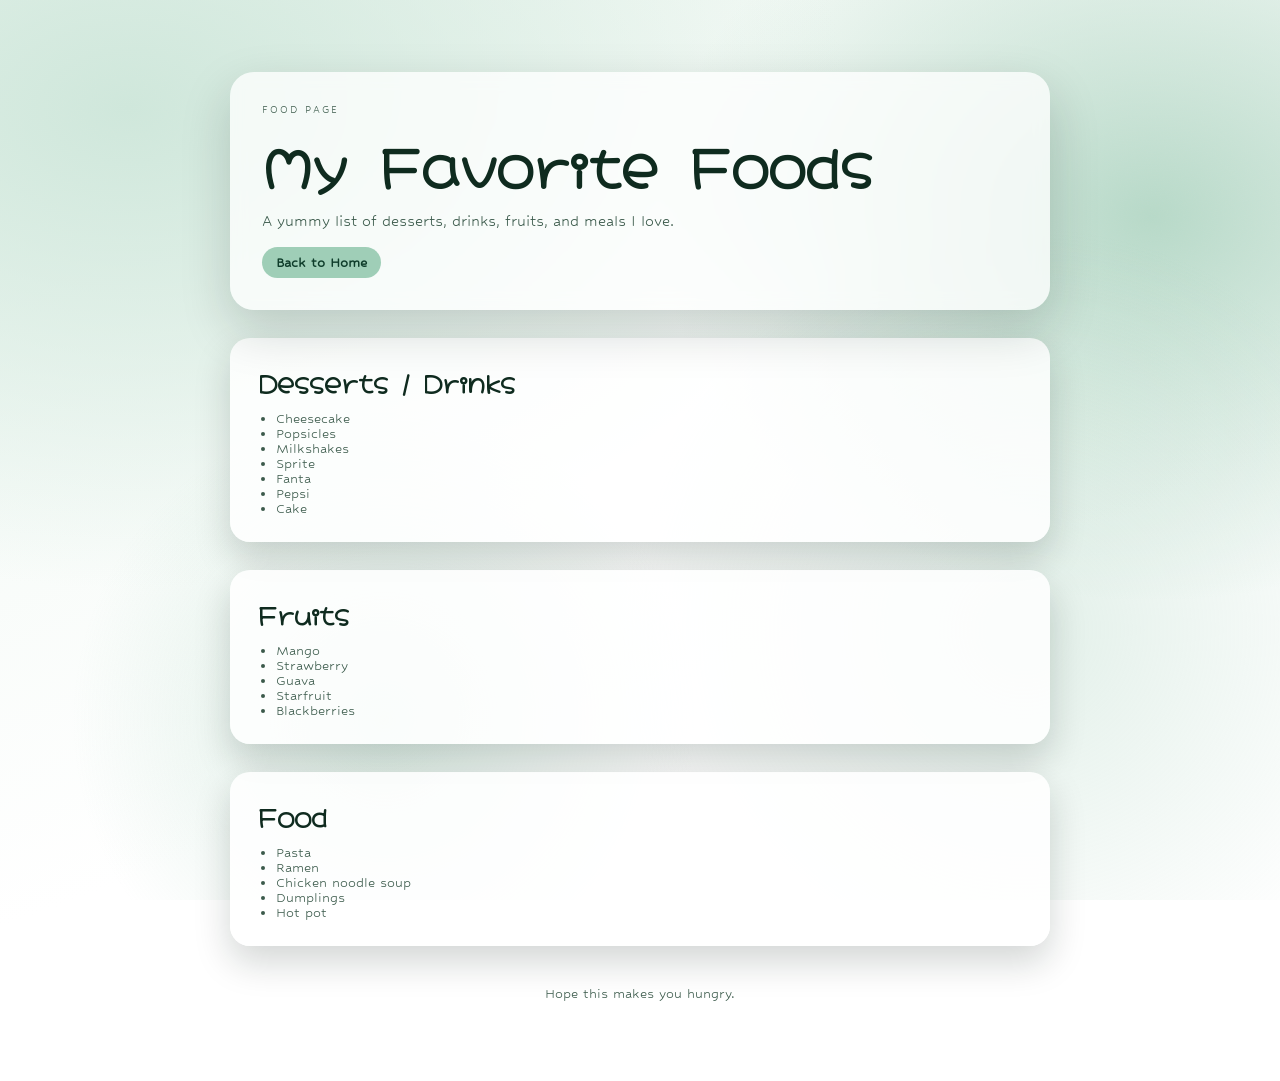
==== food.html @ 24f08c90 "added new pages added a favorite food page and a favorite places page." ====
﻿<!doctype html>
<html lang="en">
<head>
  <meta charset="utf-8" />
  <meta name="viewport" content="width=device-width, initial-scale=1" />
  <title>Amy Li — Favorite Foods</title>
  <link rel="stylesheet" href="styles.css" />
</head>
<body>
  <div class="glow"></div>
  <div class="noise"></div>

  <main class="page">
    <header class="hero">
      <p class="eyebrow">Food Page</p>
      <h1>My Favorite Foods</h1>
      <p class="lede">
        A yummy list of desserts, drinks, fruits, and meals I love.
      </p>
      <a class="back-link" href="index.html">Back to Home</a>
    </header>

    <section class="card">
      <h2>Desserts / Drinks</h2>
      <ul class="list">
        <li>Cheesecake</li>
        <li>Popsicles</li>
        <li>Milkshakes</li>
        <li>Sprite</li>
        <li>Fanta</li>
        <li>Pepsi</li>
        <li>Cake</li>
      </ul>
    </section>

    <section class="card">
      <h2>Fruits</h2>
      <ul class="list">
        <li>Mango</li>
        <li>Strawberry</li>
        <li>Guava</li>
        <li>Starfruit</li>
        <li>Blackberries</li>
      </ul>
    </section>

    <section class="card">
      <h2>Food</h2>
      <ul class="list">
        <li>Pasta</li>
        <li>Ramen</li>
        <li>Chicken noodle soup</li>
        <li>Dumplings</li>
        <li>Hot pot</li>
      </ul>
    </section>

    <footer class="footer">
      <p>Hope this makes you hungry.</p>
    </footer>
  </main>
</body>
</html>
---- styles.css ----
﻿@import url('https://fonts.googleapis.com/css2?family=Hubballi&family=Hachi+Maru+Pop&display=swap');

:root {
  --ink: #0f2b1f;
  --muted: #3b5a4b;
  --sea-foam: #eef7f1;
  --lagoon: #b7d9c8;
  --deep: #0f3d2b;
  --wave: #9fceb7;
  --shadow: rgba(10, 30, 20, 0.18);
}

* {
  box-sizing: border-box;
}

body {
  margin: 0;
  font-family: "Hubballi", system-ui, sans-serif;
  color: var(--ink);
  background: radial-gradient(1200px 800px at 10% 10%, #cfe7db, transparent 60%),
              radial-gradient(900px 700px at 90% 20%, #b7d9c8, transparent 55%),
              linear-gradient(160deg, var(--sea-foam), #ffffff 60%);
  min-height: 100vh;
}

.page {
  position: relative;
  max-width: 860px;
  margin: 0 auto;
  padding: 72px 20px 64px;
  z-index: 2;
}

.hero {
  padding: 32px;
  border-radius: 24px;
  background: rgba(255, 255, 255, 0.75);
  box-shadow: 0 20px 50px var(--shadow);
  backdrop-filter: blur(8px);
  animation: rise 700ms ease-out;
}

.eyebrow {
  text-transform: uppercase;
  letter-spacing: 0.18em;
  font-size: 12px;
  color: var(--muted);
  margin: 0 0 10px;
}

h1 {
  margin: 0 0 12px;
  font-family: "Hachi Maru Pop", "Hubballi", cursive;
  font-size: clamp(32px, 5vw, 52px);
}

.lede {
  margin: 0 0 18px;
  font-size: 18px;
  color: var(--muted);
}

.chips {
  display: flex;
  flex-wrap: wrap;
  gap: 10px;
}

.chip {
  padding: 8px 14px;
  border-radius: 999px;
  background: var(--wave);
  font-size: 14px;
  font-weight: 600;
}

.card {
  margin-top: 28px;
  padding: 26px 28px;
  border-radius: 20px;
  background: rgba(255, 255, 255, 0.85);
  box-shadow: 0 16px 36px var(--shadow);
  animation: fadeIn 700ms ease-out;
}

h2 {
  font-family: "Hachi Maru Pop", "Hubballi", cursive;
  margin-top: 0;
  margin-bottom: 12px;
}

h3 {
  margin: 0 0 6px;
  font-family: "Hachi Maru Pop", "Hubballi", cursive;
}

.list {
  margin: 0;
  padding-left: 18px;
  color: var(--muted);
}

.interest-grid {
  display: grid;
  gap: 14px;
}

.interest {
  display: grid;
  grid-template-columns: 84px 1fr;
  gap: 16px;
  align-items: center;
  padding: 12px 14px;
  border-radius: 16px;
  background: #f6fbf8;
  border: 1px solid rgba(8, 24, 40, 0.08);
}

.interest img {
  width: 84px;
  height: 84px;
}

.interest-link {
  text-decoration: none;
  color: inherit;
  transition: transform 160ms ease, box-shadow 160ms ease;
}

.interest-link:hover,
.interest-link:focus-visible {
  transform: translateY(-2px);
  box-shadow: 0 12px 26px var(--shadow);
}

.back-link {
  display: inline-flex;
  align-items: center;
  gap: 8px;
  padding: 8px 14px;
  border-radius: 999px;
  background: var(--wave);
  color: var(--deep);
  font-weight: 600;
  text-decoration: none;
  width: fit-content;
}

.back-link:hover,
.back-link:focus-visible {
  filter: brightness(0.95);
}

.pet-grid {
  display: grid;
  grid-template-columns: repeat(auto-fit, minmax(220px, 1fr));
  gap: 16px;
  margin-top: 16px;
}

.pet {
  padding: 14px 16px;
  border-radius: 14px;
  background: #f3faf6;
  border: 1px solid rgba(0, 0, 0, 0.06);
}

.cat-photo {
  margin: 18px 0 0;
  display: grid;
  gap: 8px;
}

.cat-photo img {
  width: 100%;
  max-height: 320px;
  object-fit: cover;
  border-radius: 16px;
  border: 1px solid rgba(8, 24, 40, 0.12);
  box-shadow: 0 16px 30px var(--shadow);
}

.cat-photo figcaption {
  font-size: 14px;
  color: var(--muted);
}

.footer {
  margin-top: 40px;
  text-align: center;
  color: var(--muted);
}

.glow {
  position: fixed;
  inset: 0;
  background: radial-gradient(520px 520px at 30% 80%, rgba(159, 206, 183, 0.35), transparent 60%),
              radial-gradient(620px 620px at 80% 70%, rgba(183, 217, 200, 0.4), transparent 65%);
  z-index: 0;
  pointer-events: none;
}

.noise {
  position: fixed;
  inset: 0;
  background-image: url('data:image/svg+xml;utf8,<svg xmlns="http://www.w3.org/2000/svg" width="120" height="120" viewBox="0 0 120 120"><filter id="n"><feTurbulence type="fractalNoise" baseFrequency="0.8" numOctaves="3" stitchTiles="stitch"/></filter><rect width="120" height="120" filter="url(%23n)" opacity="0.06"/></svg>');
  mix-blend-mode: soft-light;
  pointer-events: none;
  z-index: 1;
}

@keyframes rise {
  from {
    opacity: 0;
    transform: translateY(18px);
  }
  to {
    opacity: 1;
    transform: translateY(0);
  }
}

@keyframes fadeIn {
  from {
    opacity: 0;
    transform: translateY(10px);
  }
  to {
    opacity: 1;
    transform: translateY(0);
  }
}

@media (max-width: 640px) {
  .page {
    padding-top: 48px;
  }

  .hero,
  .card {
    padding: 22px;
  }
}
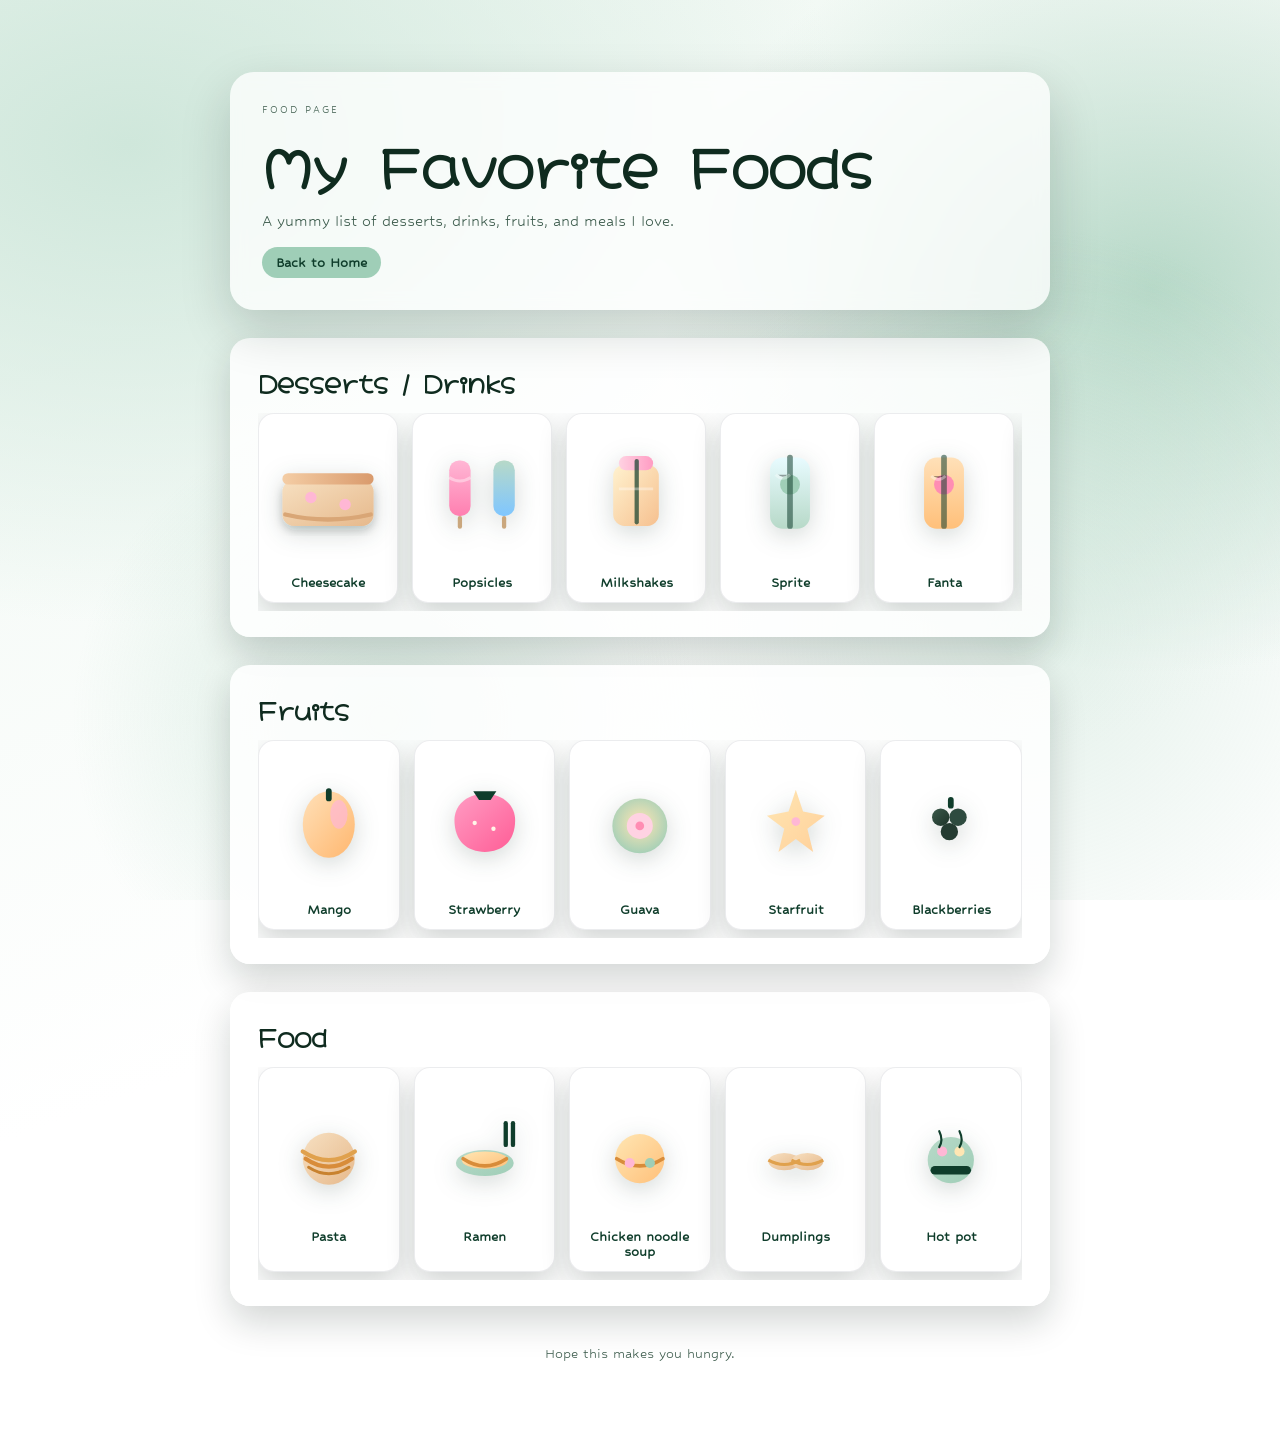
==== commit 4789338c: "changed food page" ====
--- a/food.html
+++ b/food.html
@@ -22,37 +22,300 @@
 
     <section class="card">
       <h2>Desserts / Drinks</h2>
-      <ul class="list">
-        <li>Cheesecake</li>
-        <li>Popsicles</li>
-        <li>Milkshakes</li>
-        <li>Sprite</li>
-        <li>Fanta</li>
-        <li>Pepsi</li>
-        <li>Cake</li>
-      </ul>
+      <div class="carousel" aria-label="Desserts and drinks carousel">
+        <div class="carousel-item">
+          <svg viewBox="0 0 160 140" role="img" aria-label="Cheesecake">
+            <defs>
+              <linearGradient id="cakeBase" x1="0" y1="0" x2="1" y2="1">
+                <stop offset="0" stop-color="#f7e0c1" />
+                <stop offset="1" stop-color="#e6b98c" />
+              </linearGradient>
+              <linearGradient id="cakeTop" x1="0" y1="0" x2="1" y2="0">
+                <stop offset="0" stop-color="#f4cda5" />
+                <stop offset="1" stop-color="#d99a6c" />
+              </linearGradient>
+              <filter id="softShadow" x="-20%" y="-20%" width="140%" height="140%">
+                <feDropShadow dx="0" dy="6" stdDeviation="6" flood-color="#0f2b1f" flood-opacity="0.18" />
+              </filter>
+            </defs>
+            <rect x="16" y="48" width="128" height="64" rx="16" fill="url(#cakeBase)" filter="url(#softShadow)" />
+            <rect x="16" y="38" width="128" height="16" rx="8" fill="url(#cakeTop)" />
+            <circle cx="56" cy="72" r="8" fill="#ffb7d5" />
+            <circle cx="104" cy="82" r="8" fill="#ffb7d5" />
+            <path d="M20 96 q60 14 120 0" fill="none" stroke="#d9a676" stroke-width="6" stroke-linecap="round" />
+          </svg>
+          <p>Cheesecake</p>
+        </div>
+        <div class="carousel-item">
+          <svg viewBox="0 0 160 140" role="img" aria-label="Popsicles">
+            <defs>
+              <linearGradient id="popPink" x1="0" y1="0" x2="0" y2="1">
+                <stop offset="0" stop-color="#ffb7d5" />
+                <stop offset="1" stop-color="#ff7fb0" />
+              </linearGradient>
+              <linearGradient id="popBlue" x1="0" y1="0" x2="0" y2="1">
+                <stop offset="0" stop-color="#b7d9c8" />
+                <stop offset="1" stop-color="#7fc6ff" />
+              </linearGradient>
+            </defs>
+            <rect x="34" y="20" width="30" height="78" rx="14" fill="url(#popPink)" />
+            <rect x="96" y="20" width="30" height="78" rx="14" fill="url(#popBlue)" />
+            <rect x="46" y="98" width="6" height="18" rx="3" fill="#caa77d" />
+            <rect x="108" y="98" width="6" height="18" rx="3" fill="#caa77d" />
+            <path d="M34 44 q15 10 30 0" fill="none" stroke="#ffffff" stroke-width="4" opacity="0.4" />
+          </svg>
+          <p>Popsicles</p>
+        </div>
+        <div class="carousel-item">
+          <svg viewBox="0 0 160 140" role="img" aria-label="Milkshakes">
+            <defs>
+              <linearGradient id="shakeCup" x1="0" y1="0" x2="1" y2="1">
+                <stop offset="0" stop-color="#fff2cf" />
+                <stop offset="1" stop-color="#f6c08f" />
+              </linearGradient>
+              <linearGradient id="shakeTop" x1="0" y1="0" x2="1" y2="0">
+                <stop offset="0" stop-color="#ffd2e2" />
+                <stop offset="1" stop-color="#ff9cc3" />
+              </linearGradient>
+            </defs>
+            <rect x="48" y="26" width="64" height="86" rx="16" fill="url(#shakeCup)" />
+            <rect x="56" y="14" width="48" height="20" rx="10" fill="url(#shakeTop)" />
+            <rect x="78" y="18" width="6" height="92" rx="3" fill="#0f3d2b" opacity="0.7" />
+            <path d="M56 60 h48" stroke="#ffffff" stroke-width="4" opacity="0.35" />
+          </svg>
+          <p>Milkshakes</p>
+        </div>
+        <div class="carousel-item">
+          <svg viewBox="0 0 160 140" role="img" aria-label="Sprite">
+            <defs>
+              <linearGradient id="sodaGlass" x1="0" y1="0" x2="0" y2="1">
+                <stop offset="0" stop-color="#e8fbff" />
+                <stop offset="1" stop-color="#b7d9c8" />
+              </linearGradient>
+            </defs>
+            <rect x="52" y="16" width="56" height="100" rx="18" fill="url(#sodaGlass)" />
+            <circle cx="80" cy="54" r="14" fill="#9fceb7" />
+            <rect x="76" y="12" width="8" height="104" rx="4" fill="#0f3d2b" opacity="0.55" />
+            <path d="M60 40 q10 10 20 0" stroke="#ffffff" stroke-width="4" opacity="0.35" />
+          </svg>
+          <p>Sprite</p>
+        </div>
+        <div class="carousel-item">
+          <svg viewBox="0 0 160 140" role="img" aria-label="Fanta">
+            <defs>
+              <linearGradient id="fantaGlass" x1="0" y1="0" x2="0" y2="1">
+                <stop offset="0" stop-color="#ffe0b8" />
+                <stop offset="1" stop-color="#ffc07a" />
+              </linearGradient>
+            </defs>
+            <rect x="52" y="16" width="56" height="100" rx="18" fill="url(#fantaGlass)" />
+            <circle cx="80" cy="54" r="14" fill="#ff8db3" />
+            <rect x="76" y="12" width="8" height="104" rx="4" fill="#0f3d2b" opacity="0.55" />
+            <path d="M62 42 q10 10 20 0" stroke="#ffffff" stroke-width="4" opacity="0.35" />
+          </svg>
+          <p>Fanta</p>
+        </div>
+        <div class="carousel-item">
+          <svg viewBox="0 0 160 140" role="img" aria-label="Pepsi">
+            <defs>
+              <linearGradient id="pepsiGlass" x1="0" y1="0" x2="0" y2="1">
+                <stop offset="0" stop-color="#dff2e9" />
+                <stop offset="1" stop-color="#9fceb7" />
+              </linearGradient>
+            </defs>
+            <rect x="52" y="16" width="56" height="100" rx="18" fill="url(#pepsiGlass)" />
+            <circle cx="80" cy="54" r="14" fill="#7fc6ff" />
+            <rect x="76" y="12" width="8" height="104" rx="4" fill="#0f3d2b" opacity="0.55" />
+            <path d="M62 42 q10 10 20 0" stroke="#ffffff" stroke-width="4" opacity="0.35" />
+          </svg>
+          <p>Pepsi</p>
+        </div>
+        <div class="carousel-item">
+          <svg viewBox="0 0 160 140" role="img" aria-label="Cake">
+            <defs>
+              <linearGradient id="cakeBase2" x1="0" y1="0" x2="1" y2="1">
+                <stop offset="0" stop-color="#ffe6b3" />
+                <stop offset="1" stop-color="#e6b98c" />
+              </linearGradient>
+              <linearGradient id="cakeIcing" x1="0" y1="0" x2="1" y2="0">
+                <stop offset="0" stop-color="#ffd2e2" />
+                <stop offset="1" stop-color="#ff9cc3" />
+              </linearGradient>
+            </defs>
+            <rect x="24" y="52" width="112" height="56" rx="16" fill="url(#cakeBase2)" />
+            <rect x="24" y="44" width="112" height="16" rx="8" fill="url(#cakeIcing)" />
+            <circle cx="52" cy="72" r="8" fill="#9fceb7" />
+            <circle cx="108" cy="82" r="8" fill="#7fc6ff" />
+            <path d="M30 86 q50 16 100 0" fill="none" stroke="#d9a676" stroke-width="6" stroke-linecap="round" />
+          </svg>
+          <p>Cake</p>
+        </div>
+      </div>
     </section>
 
     <section class="card">
       <h2>Fruits</h2>
-      <ul class="list">
-        <li>Mango</li>
-        <li>Strawberry</li>
-        <li>Guava</li>
-        <li>Starfruit</li>
-        <li>Blackberries</li>
-      </ul>
+      <div class="carousel" aria-label="Fruits carousel">
+        <div class="carousel-item">
+          <svg viewBox="0 0 160 140" role="img" aria-label="Mango">
+            <defs>
+              <linearGradient id="mangoG" x1="0" y1="0" x2="1" y2="1">
+                <stop offset="0" stop-color="#ffe0b8" />
+                <stop offset="1" stop-color="#ffb76f" />
+              </linearGradient>
+            </defs>
+            <ellipse cx="80" cy="72" rx="36" ry="46" fill="url(#mangoG)" />
+            <ellipse cx="94" cy="58" rx="12" ry="20" fill="#ffb7d5" opacity="0.7" />
+            <rect x="76" y="22" width="8" height="18" rx="4" fill="#0f3d2b" />
+          </svg>
+          <p>Mango</p>
+        </div>
+        <div class="carousel-item">
+          <svg viewBox="0 0 160 140" role="img" aria-label="Strawberry">
+            <defs>
+              <linearGradient id="berryG" x1="0" y1="0" x2="1" y2="1">
+                <stop offset="0" stop-color="#ff9cc3" />
+                <stop offset="1" stop-color="#ff5d96" />
+              </linearGradient>
+            </defs>
+            <path d="M80 30 C52 30 38 48 38 66 C38 96 56 110 80 110 C104 110 122 96 122 66 C122 48 108 30 80 30 Z" fill="url(#berryG)" />
+            <circle cx="66" cy="70" r="3" fill="#fff6e8" />
+            <circle cx="92" cy="78" r="3" fill="#fff6e8" />
+            <path d="M64 26 h32 l-8 12 h-16 Z" fill="#0f3d2b" />
+          </svg>
+          <p>Strawberry</p>
+        </div>
+        <div class="carousel-item">
+          <svg viewBox="0 0 160 140" role="img" aria-label="Guava">
+            <defs>
+              <radialGradient id="guavaG" cx="50%" cy="45%" r="60%">
+                <stop offset="0" stop-color="#ffe6b3" />
+                <stop offset="1" stop-color="#9fceb7" />
+              </radialGradient>
+            </defs>
+            <circle cx="80" cy="74" r="38" fill="url(#guavaG)" />
+            <circle cx="80" cy="74" r="18" fill="#ffd2e2" />
+            <circle cx="80" cy="74" r="6" fill="#ff8db3" />
+          </svg>
+          <p>Guava</p>
+        </div>
+        <div class="carousel-item">
+          <svg viewBox="0 0 160 140" role="img" aria-label="Starfruit">
+            <defs>
+              <linearGradient id="starG" x1="0" y1="0" x2="1" y2="1">
+                <stop offset="0" stop-color="#ffe6b3" />
+                <stop offset="1" stop-color="#ffd09a" />
+              </linearGradient>
+            </defs>
+            <polygon points="80,24 90,54 120,60 96,78 104,110 80,92 56,110 64,78 40,60 70,54" fill="url(#starG)" />
+            <circle cx="80" cy="68" r="6" fill="#ffb7d5" />
+          </svg>
+          <p>Starfruit</p>
+        </div>
+        <div class="carousel-item">
+          <svg viewBox="0 0 160 140" role="img" aria-label="Blackberries">
+            <defs>
+              <linearGradient id="berryDark" x1="0" y1="0" x2="1" y2="1">
+                <stop offset="0" stop-color="#3b5a4b" />
+                <stop offset="1" stop-color="#1d3329" />
+              </linearGradient>
+            </defs>
+            <circle cx="66" cy="62" r="12" fill="url(#berryDark)" />
+            <circle cx="90" cy="62" r="12" fill="#2e4b3f" />
+            <circle cx="78" cy="82" r="12" fill="#243b31" />
+            <rect x="76" y="34" width="8" height="16" rx="4" fill="#0f3d2b" />
+          </svg>
+          <p>Blackberries</p>
+        </div>
+      </div>
     </section>
 
     <section class="card">
       <h2>Food</h2>
-      <ul class="list">
-        <li>Pasta</li>
-        <li>Ramen</li>
-        <li>Chicken noodle soup</li>
-        <li>Dumplings</li>
-        <li>Hot pot</li>
-      </ul>
+      <div class="carousel" aria-label="Food carousel">
+        <div class="carousel-item">
+          <svg viewBox="0 0 160 140" role="img" aria-label="Pasta">
+            <defs>
+              <linearGradient id="pastaBowl" x1="0" y1="0" x2="1" y2="1">
+                <stop offset="0" stop-color="#f7e0c1" />
+                <stop offset="1" stop-color="#e6b98c" />
+              </linearGradient>
+            </defs>
+            <circle cx="80" cy="82" r="36" fill="url(#pastaBowl)" />
+            <path d="M48 82 q32 22 64 0" fill="none" stroke="#d88c3a" stroke-width="6" stroke-linecap="round" />
+            <path d="M44 72 q36 24 72 0" fill="none" stroke="#e0a14d" stroke-width="6" stroke-linecap="round" />
+            <path d="M52 94 q28 18 56 0" fill="none" stroke="#c8822f" stroke-width="4" stroke-linecap="round" />
+          </svg>
+          <p>Pasta</p>
+        </div>
+        <div class="carousel-item">
+          <svg viewBox="0 0 160 140" role="img" aria-label="Ramen">
+            <defs>
+              <linearGradient id="ramenBowl" x1="0" y1="0" x2="1" y2="1">
+                <stop offset="0" stop-color="#b7d9c8" />
+                <stop offset="1" stop-color="#9fceb7" />
+              </linearGradient>
+              <linearGradient id="ramenSoup" x1="0" y1="0" x2="1" y2="1">
+                <stop offset="0" stop-color="#ffe6b3" />
+                <stop offset="1" stop-color="#ffc07a" />
+              </linearGradient>
+            </defs>
+            <ellipse cx="80" cy="88" rx="40" ry="18" fill="url(#ramenBowl)" />
+            <ellipse cx="80" cy="84" rx="32" ry="12" fill="url(#ramenSoup)" />
+            <path d="M50 82 q30 20 60 0" fill="none" stroke="#d88c3a" stroke-width="5" stroke-linecap="round" />
+            <rect x="106" y="30" width="6" height="36" rx="3" fill="#0f3d2b" />
+            <rect x="116" y="30" width="6" height="36" rx="3" fill="#0f3d2b" />
+          </svg>
+          <p>Ramen</p>
+        </div>
+        <div class="carousel-item">
+          <svg viewBox="0 0 160 140" role="img" aria-label="Chicken noodle soup">
+            <defs>
+              <linearGradient id="soupG" x1="0" y1="0" x2="1" y2="1">
+                <stop offset="0" stop-color="#ffe6b3" />
+                <stop offset="1" stop-color="#ffc07a" />
+              </linearGradient>
+            </defs>
+            <circle cx="80" cy="82" r="34" fill="url(#soupG)" />
+            <path d="M48 82 q32 20 64 0" fill="none" stroke="#d88c3a" stroke-width="5" stroke-linecap="round" />
+            <circle cx="66" cy="88" r="7" fill="#ffb7d5" />
+            <circle cx="94" cy="88" r="7" fill="#9fceb7" />
+          </svg>
+          <p>Chicken noodle soup</p>
+        </div>
+        <div class="carousel-item">
+          <svg viewBox="0 0 160 140" role="img" aria-label="Dumplings">
+            <defs>
+              <linearGradient id="dumpG" x1="0" y1="0" x2="1" y2="1">
+                <stop offset="0" stop-color="#f7e0c1" />
+                <stop offset="1" stop-color="#e6b98c" />
+              </linearGradient>
+            </defs>
+            <ellipse cx="64" cy="86" rx="22" ry="12" fill="url(#dumpG)" />
+            <ellipse cx="96" cy="86" rx="22" ry="12" fill="url(#dumpG)" />
+            <path d="M42 84 q22 12 44 0" fill="none" stroke="#e0a14d" stroke-width="4" />
+            <path d="M74 84 q22 12 44 0" fill="none" stroke="#e0a14d" stroke-width="4" />
+          </svg>
+          <p>Dumplings</p>
+        </div>
+        <div class="carousel-item">
+          <svg viewBox="0 0 160 140" role="img" aria-label="Hot pot">
+            <defs>
+              <linearGradient id="potG" x1="0" y1="0" x2="1" y2="1">
+                <stop offset="0" stop-color="#b7d9c8" />
+                <stop offset="1" stop-color="#9fceb7" />
+              </linearGradient>
+            </defs>
+            <circle cx="80" cy="84" r="32" fill="url(#potG)" />
+            <rect x="52" y="92" width="56" height="12" rx="6" fill="#0f3d2b" />
+            <circle cx="68" cy="72" r="7" fill="#ffb7d5" />
+            <circle cx="92" cy="72" r="7" fill="#ffe6b3" />
+            <path d="M64 44 q6 12 0 22" fill="none" stroke="#0f3d2b" stroke-width="3" stroke-linecap="round" />
+            <path d="M92 44 q6 12 0 22" fill="none" stroke="#0f3d2b" stroke-width="3" stroke-linecap="round" />
+          </svg>
+          <p>Hot pot</p>
+        </div>
+      </div>
     </section>
 
     <footer class="footer">
--- a/styles.css
+++ b/styles.css
@@ -101,6 +101,60 @@
   color: var(--muted);
 }
 
+.carousel {
+  margin-top: 14px;
+  display: grid;
+  grid-auto-flow: column;
+  grid-auto-columns: minmax(140px, 160px);
+  gap: 14px;
+  overflow-x: auto;
+  padding-bottom: 8px;
+  scroll-snap-type: x mandatory;
+}
+
+.carousel::-webkit-scrollbar {
+  height: 8px;
+}
+
+.carousel::-webkit-scrollbar-thumb {
+  background: rgba(15, 43, 31, 0.2);
+  border-radius: 999px;
+}
+
+.carousel-item {
+  scroll-snap-align: start;
+  background: #ffffff;
+  border: 1px solid rgba(8, 24, 40, 0.08);
+  border-radius: 16px;
+  padding: 12px;
+  text-align: center;
+  box-shadow: 0 12px 28px var(--shadow);
+}
+
+.carousel-item svg {
+  width: 100%;
+  height: 140px;
+  filter: drop-shadow(0 6px 12px rgba(15, 43, 31, 0.18));
+}
+
+.carousel-item p {
+  margin: 6px 0 0;
+  color: var(--deep);
+  font-weight: 600;
+}
+
+.game-link {
+  color: var(--deep);
+  font-weight: 600;
+  text-decoration: none;
+  border-bottom: 2px solid transparent;
+}
+
+.game-link:hover,
+.game-link:focus-visible {
+  border-bottom-color: var(--deep);
+}
+
 .interest-grid {
   display: grid;
   gap: 14px;
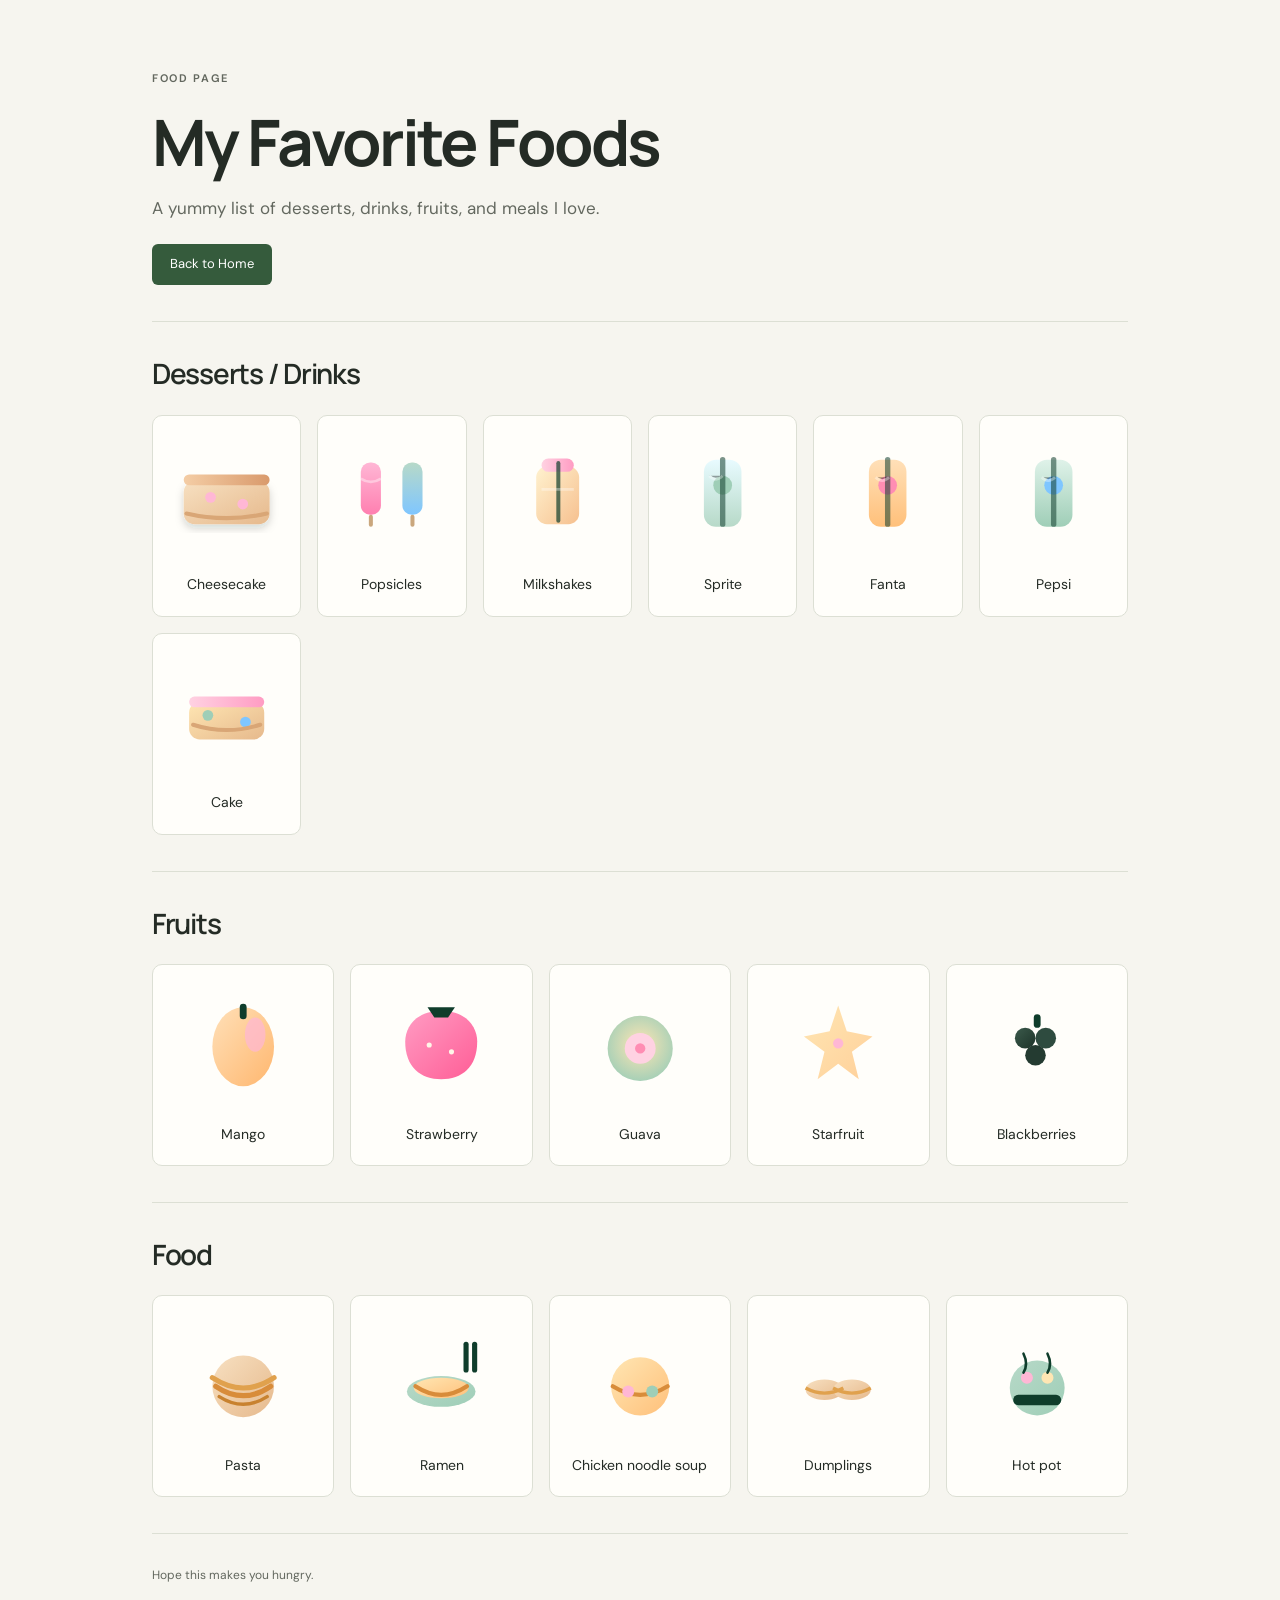
==== commit 6ac7aef9: "Refresh cached styles after portfolio redesign" ====
--- a/food.html
+++ b/food.html
@@ -4,7 +4,7 @@
   <meta charset="utf-8" />
   <meta name="viewport" content="width=device-width, initial-scale=1" />
   <title>Amy Li — Favorite Foods</title>
-  <link rel="stylesheet" href="styles.css" />
+  <link rel="stylesheet" href="styles.css?v=portfolio-022921e" />
 </head>
 <body>
   <div class="glow"></div>
--- a/styles.css
+++ b/styles.css
@@ -1,299 +1,99 @@
-﻿@import url('https://fonts.googleapis.com/css2?family=Hubballi&family=Hachi+Maru+Pop&display=swap');
+@import url('https://fonts.googleapis.com/css2?family=DM+Sans:wght@400;450;500;550;600;650;700&family=Manrope:wght@400;500;600;650;700;750;800&display=swap');
 
-:root {
-  --ink: #0f2b1f;
-  --muted: #3b5a4b;
-  --sea-foam: #eef7f1;
-  --lagoon: #b7d9c8;
-  --deep: #0f3d2b;
-  --wave: #9fceb7;
-  --shadow: rgba(10, 30, 20, 0.18);
-}
-
-* {
-  box-sizing: border-box;
-}
-
-body {
-  margin: 0;
-  font-family: "Hubballi", system-ui, sans-serif;
-  color: var(--ink);
-  background: radial-gradient(1200px 800px at 10% 10%, #cfe7db, transparent 60%),
-              radial-gradient(900px 700px at 90% 20%, #b7d9c8, transparent 55%),
-              linear-gradient(160deg, var(--sea-foam), #ffffff 60%);
-  min-height: 100vh;
-}
-
-.page {
-  position: relative;
-  max-width: 860px;
-  margin: 0 auto;
-  padding: 72px 20px 64px;
-  z-index: 2;
-}
-
-.hero {
-  padding: 32px;
-  border-radius: 24px;
-  background: rgba(255, 255, 255, 0.75);
-  box-shadow: 0 20px 50px var(--shadow);
-  backdrop-filter: blur(8px);
-  animation: rise 700ms ease-out;
-}
-
-.eyebrow {
-  text-transform: uppercase;
-  letter-spacing: 0.18em;
-  font-size: 12px;
-  color: var(--muted);
-  margin: 0 0 10px;
-}
-
-h1 {
-  margin: 0 0 12px;
-  font-family: "Hachi Maru Pop", "Hubballi", cursive;
-  font-size: clamp(32px, 5vw, 52px);
-}
-
-.lede {
-  margin: 0 0 18px;
-  font-size: 18px;
-  color: var(--muted);
-}
-
-.chips {
-  display: flex;
-  flex-wrap: wrap;
-  gap: 10px;
-}
-
-.chip {
-  padding: 8px 14px;
-  border-radius: 999px;
-  background: var(--wave);
-  font-size: 14px;
-  font-weight: 600;
-}
-
-.card {
-  margin-top: 28px;
-  padding: 26px 28px;
-  border-radius: 20px;
-  background: rgba(255, 255, 255, 0.85);
-  box-shadow: 0 16px 36px var(--shadow);
-  animation: fadeIn 700ms ease-out;
-}
-
-h2 {
-  font-family: "Hachi Maru Pop", "Hubballi", cursive;
-  margin-top: 0;
-  margin-bottom: 12px;
-}
-
-h3 {
-  margin: 0 0 6px;
-  font-family: "Hachi Maru Pop", "Hubballi", cursive;
-}
-
-.list {
-  margin: 0;
-  padding-left: 18px;
-  color: var(--muted);
-}
-
-.carousel {
-  margin-top: 14px;
-  display: grid;
-  grid-auto-flow: column;
-  grid-auto-columns: minmax(140px, 160px);
-  gap: 14px;
-  overflow-x: auto;
-  padding-bottom: 8px;
-  scroll-snap-type: x mandatory;
-}
-
-.carousel::-webkit-scrollbar {
-  height: 8px;
-}
-
-.carousel::-webkit-scrollbar-thumb {
-  background: rgba(15, 43, 31, 0.2);
-  border-radius: 999px;
-}
-
-.carousel-item {
-  scroll-snap-align: start;
-  background: #ffffff;
-  border: 1px solid rgba(8, 24, 40, 0.08);
-  border-radius: 16px;
-  padding: 12px;
-  text-align: center;
-  box-shadow: 0 12px 28px var(--shadow);
-}
-
-.carousel-item svg {
-  width: 100%;
-  height: 140px;
-  filter: drop-shadow(0 6px 12px rgba(15, 43, 31, 0.18));
-}
-
-.carousel-item p {
-  margin: 6px 0 0;
-  color: var(--deep);
-  font-weight: 600;
-}
-
-.game-link {
-  color: var(--deep);
-  font-weight: 600;
-  text-decoration: none;
-  border-bottom: 2px solid transparent;
-}
-
-.game-link:hover,
-.game-link:focus-visible {
-  border-bottom-color: var(--deep);
-}
-
-.interest-grid {
-  display: grid;
-  gap: 14px;
-}
-
-.interest {
-  display: grid;
-  grid-template-columns: 84px 1fr;
-  gap: 16px;
-  align-items: center;
-  padding: 12px 14px;
-  border-radius: 16px;
-  background: #f6fbf8;
-  border: 1px solid rgba(8, 24, 40, 0.08);
-}
-
-.interest img {
-  width: 84px;
-  height: 84px;
-}
-
-.interest-link {
-  text-decoration: none;
-  color: inherit;
-  transition: transform 160ms ease, box-shadow 160ms ease;
-}
-
-.interest-link:hover,
-.interest-link:focus-visible {
-  transform: translateY(-2px);
-  box-shadow: 0 12px 26px var(--shadow);
-}
-
-.back-link {
-  display: inline-flex;
-  align-items: center;
-  gap: 8px;
-  padding: 8px 14px;
-  border-radius: 999px;
-  background: var(--wave);
-  color: var(--deep);
-  font-weight: 600;
-  text-decoration: none;
-  width: fit-content;
-}
-
-.back-link:hover,
-.back-link:focus-visible {
-  filter: brightness(0.95);
-}
-
-.pet-grid {
-  display: grid;
-  grid-template-columns: repeat(auto-fit, minmax(220px, 1fr));
-  gap: 16px;
-  margin-top: 16px;
-}
-
-.pet {
-  padding: 14px 16px;
-  border-radius: 14px;
-  background: #f3faf6;
-  border: 1px solid rgba(0, 0, 0, 0.06);
-}
-
-.cat-photo {
-  margin: 18px 0 0;
-  display: grid;
-  gap: 8px;
-}
-
-.cat-photo img {
-  width: 100%;
-  max-height: 320px;
-  object-fit: cover;
-  border-radius: 16px;
-  border: 1px solid rgba(8, 24, 40, 0.12);
-  box-shadow: 0 16px 30px var(--shadow);
-}
-
-.cat-photo figcaption {
-  font-size: 14px;
-  color: var(--muted);
-}
-
-.footer {
-  margin-top: 40px;
-  text-align: center;
-  color: var(--muted);
-}
-
-.glow {
-  position: fixed;
-  inset: 0;
-  background: radial-gradient(520px 520px at 30% 80%, rgba(159, 206, 183, 0.35), transparent 60%),
-              radial-gradient(620px 620px at 80% 70%, rgba(183, 217, 200, 0.4), transparent 65%);
-  z-index: 0;
-  pointer-events: none;
-}
-
-.noise {
-  position: fixed;
-  inset: 0;
-  background-image: url('data:image/svg+xml;utf8,<svg xmlns="http://www.w3.org/2000/svg" width="120" height="120" viewBox="0 0 120 120"><filter id="n"><feTurbulence type="fractalNoise" baseFrequency="0.8" numOctaves="3" stitchTiles="stitch"/></filter><rect width="120" height="120" filter="url(%23n)" opacity="0.06"/></svg>');
-  mix-blend-mode: soft-light;
-  pointer-events: none;
-  z-index: 1;
-}
-
-@keyframes rise {
-  from {
-    opacity: 0;
-    transform: translateY(18px);
-  }
-  to {
-    opacity: 1;
-    transform: translateY(0);
-  }
-}
-
-@keyframes fadeIn {
-  from {
-    opacity: 0;
-    transform: translateY(10px);
-  }
-  to {
-    opacity: 1;
-    transform: translateY(0);
-  }
-}
-
-@media (max-width: 640px) {
-  .page {
-    padding-top: 48px;
-  }
-
-  .hero,
-  .card {
-    padding: 22px;
-  }
-}
-
+:root{--paper:#f6f5ef;--ink:#242b25;--muted:#63685f;--green:#355b3c;--line:#dcdfd4;--lime:#d9ec9a;--white:#fffefa}
+*{box-sizing:border-box}
+html{scroll-behavior:smooth;scroll-padding-top:32px}
+body{margin:0;background:var(--paper);color:var(--ink);font-family:'DM Sans',sans-serif;font-size:16px;line-height:1.6;-webkit-font-smoothing:antialiased}
+a{color:inherit;text-decoration:none}
+button,a,summary{-webkit-tap-highlight-color:transparent}
+a:focus-visible,summary:focus-visible{outline:3px solid var(--green);outline-offset:6px;border-radius:3px}
+::selection{background:var(--lime);color:var(--ink)}
+h1,h2,h3,p{margin:0}
+h1,h2,h3{font-family:'Manrope',sans-serif;line-height:1.12;letter-spacing:-.045em}
+h2{font-size:clamp(30px,3.3vw,43px);font-weight:600}
+h3{font-size:24px;font-weight:650}
+em{font-style:normal;color:var(--green)}
+.skip-link{position:fixed;left:20px;top:-100px;background:var(--ink);color:white;padding:12px 20px;z-index:10}
+.skip-link:focus{top:12px}
+.navigation,.portfolio-main{width:min(1120px,calc(100% - 96px));margin-inline:auto}
+.navigation{height:108px;display:flex;align-items:center;justify-content:space-between;border-bottom:1px solid var(--line)}
+.wordmark{font-family:'Manrope',sans-serif;font-size:30px;font-weight:800;letter-spacing:-1.7px;line-height:1.1}
+.wordmark span,.section-heading h2 span{color:var(--green)}
+.nav-links{display:flex;gap:34px;align-items:center;font-size:14px;font-weight:550}
+.nav-links a:hover,.text-link:hover{color:var(--green);text-decoration:underline;text-underline-offset:6px}
+.intro{padding-top:52px}
+.intro-top{display:flex;align-items:center;justify-content:space-between;margin-bottom:34px}
+.eyebrow{font-size:11px;font-weight:650;letter-spacing:.15em;text-transform:uppercase;color:var(--muted)}
+.availability{display:inline-flex;align-items:center;gap:9px;font-size:12px;color:var(--green);background:#e8eddf;border:1px solid #dbe3cf;padding:6px 12px;border-radius:30px}
+.availability>span{width:6px;height:6px;background:var(--green);border-radius:50%}
+.intro h1{font-size:clamp(52px,7.7vw,96px);line-height:1.04;letter-spacing:-.068em;font-weight:600}
+.intro-bottom{display:flex;align-items:flex-end;justify-content:space-between;gap:48px;margin-top:34px}
+.intro-bottom p{max-width:495px;color:var(--muted);font-size:17px;line-height:1.75}
+.button{display:inline-flex;align-items:center;justify-content:space-between;gap:36px;background:var(--green);color:var(--white);padding:16px 23px;border-radius:7px;font-size:14px;font-weight:500;white-space:nowrap;transition:background .2s,transform .2s}
+.button:hover{background:#24432a;transform:translateY(-2px)}
+.intro-foot{display:flex;justify-content:space-between;gap:20px;font-size:11px;color:var(--muted);border-bottom:1px solid var(--line);padding:48px 0 22px;margin-bottom:76px}
+.section-heading{display:flex;align-items:flex-end;justify-content:space-between;gap:24px;margin-bottom:30px}
+.section-heading .eyebrow,.about-section .eyebrow{margin-bottom:15px}
+.section-heading>p{font-size:13px;color:var(--muted);padding-bottom:3px}
+.project-grid{display:grid;grid-template-columns:repeat(2,minmax(0,1fr));gap:28px}
+.project-cover{display:flex;flex-direction:column;justify-content:space-between;aspect-ratio:1.55;padding:28px 30px;border-radius:12px;transition:transform .2s}
+.project-cover:hover{transform:translateY(-4px)}
+.snake-cover{background:#dce7c7;color:#29452f}
+.pong-cover{background:#303c34;color:#f1f0dc}
+.cover-top{display:flex;justify-content:space-between;font-size:9px;letter-spacing:.15em;font-weight:600}
+.cover-title{font-family:'Manrope',sans-serif;font-size:clamp(58px,7vw,88px);letter-spacing:-.075em;font-weight:750;line-height:1.1}
+.cover-dot{color:#789057}.pong-cover .cover-dot{color:var(--lime)}
+.cover-bottom{display:flex;justify-content:space-between;align-items:center;font-size:11px;gap:10px}
+.round-arrow{display:grid;place-items:center;border:1px solid currentColor;border-radius:50%;width:35px;height:35px;font-size:18px;flex-shrink:0}
+.project-description{padding:23px 0 0;display:flex;justify-content:space-between;gap:18px;align-items:flex-start}
+.project-kind{font-size:10px;text-transform:uppercase;letter-spacing:.12em;color:var(--muted);margin-bottom:8px}
+.project-description h3{margin-bottom:8px}
+.project-description p:last-child{color:var(--muted);font-size:13px;max-width:295px}
+.text-link{font-size:13px;font-weight:550;white-space:nowrap}
+.project-description .text-link{margin-top:26px}
+.work-note{margin-top:32px;padding:21px 0;border-block:1px solid var(--line);display:flex;align-items:center;justify-content:space-between;gap:20px;font-size:12px;color:var(--muted)}
+.about-section{display:grid;grid-template-columns:1fr 1fr;gap:80px;padding:88px 0;border-bottom:1px solid var(--line)}
+.about-section h2{line-height:1.2;font-size:clamp(34px,4vw,48px)}
+.about-copy>p{font-size:14px;color:var(--muted);line-height:1.8}
+.about-copy .about-lede{font-size:20px;color:var(--ink);line-height:1.5;margin-bottom:18px}
+.chips{display:flex;flex-wrap:wrap;gap:8px;margin-top:23px}
+.chip{font-size:11px;padding:6px 12px;border:1px solid #d2d8c9;border-radius:30px;background:#eef0e7;color:var(--green)}
+.personal-section{padding-top:72px}
+.interest-grid{display:grid;grid-template-columns:repeat(3,minmax(0,1fr));gap:16px}
+.interest{display:flex;align-items:center;gap:12px;background:var(--white);border:1px solid var(--line);border-radius:8px;padding:20px 16px}
+.interest img{width:42px;height:42px;object-fit:contain}
+.interest h3{font-size:15px;letter-spacing:-.02em;margin-bottom:4px}
+.interest p{font-size:11px;color:var(--muted)}
+.interest>span{margin-left:auto;font-size:16px}
+.interest-link:hover{border-color:var(--green);background:#f0f3e9}
+.memories{margin-top:25px;border-block:1px solid var(--line)}
+.memories summary{list-style:none;cursor:pointer;display:flex;justify-content:space-between;padding:19px 0;color:var(--muted);font-size:13px}
+.memories summary::-webkit-details-marker{display:none}
+.memories summary span{font-size:20px;line-height:1}
+.memories[open] summary span{transform:rotate(45deg)}
+.memories-content{max-width:680px;padding:7px 0 28px}
+.memories-content h3{font-size:18px;margin-bottom:10px}
+.memories-content p{font-size:14px;color:var(--muted);margin-bottom:22px}
+.memories-content p:last-child{margin-bottom:0}
+.portfolio-footer{display:flex;justify-content:space-between;align-items:center;gap:20px;padding:40px 0 36px}
+.portfolio-footer .wordmark{font-size:25px}
+.portfolio-footer p{font-size:11px;color:var(--muted)}
+/* Shared styling for the existing food and places pages. */
+.page{max-width:1040px;margin:auto;padding:70px 32px}
+.hero{padding-bottom:36px;border-bottom:1px solid var(--line)}
+.hero h1{font-size:clamp(38px,6vw,64px);margin:18px 0}
+.lede{font-size:17px;color:var(--muted);margin-bottom:22px}
+.back-link{display:inline-flex;padding:10px 18px;background:var(--green);color:white;border-radius:6px;font-size:13px}
+.back-link:hover{background:#24432a}
+.card{padding:36px 0;border-bottom:1px solid var(--line)}
+.card h2{font-size:28px;margin-bottom:25px}
+.carousel{display:grid;grid-template-columns:repeat(auto-fit,minmax(145px,1fr));gap:16px}
+.carousel-item{padding:20px;border:1px solid var(--line);border-radius:10px;text-align:center;background:var(--white)}
+.carousel-item svg{width:100%;height:120px}
+.carousel-item p{font-size:14px;margin-top:10px}
+.list{padding-left:20px;color:var(--muted);line-height:2.3}
+.footer{font-size:12px;color:var(--muted);padding-top:32px}
+@media(min-width:1500px){.intro{padding-top:64px}}
+@media(max-width:900px){.navigation,.portfolio-main{width:calc(100% - 64px)}.intro h1{font-size:76px}.about-section{gap:40px}.interest-grid{grid-template-columns:1fr}.interest{padding:18px 22px}.interest h3{font-size:17px}.interest p{font-size:13px}.project-description{display:block}.project-description .text-link{display:inline-block;margin-top:14px}.project-cover{padding:22px}.cover-title{font-size:64px}.cover-top{font-size:8px}}
+@media(max-width:600px){.navigation,.portfolio-main{width:calc(100% - 40px)}.navigation{height:82px}.wordmark{font-size:27px}.nav-links{gap:19px;font-size:12px}.intro{padding-top:32px}.intro-top{align-items:flex-start;gap:10px;margin-bottom:28px}.eyebrow{font-size:9px;letter-spacing:.11em}.availability{font-size:10px;gap:6px;padding:3px 8px;white-space:nowrap}.intro-top>.eyebrow{padding-top:4px}.intro h1{font-size:clamp(42px,11.8vw,68px)}.intro-bottom{display:block;margin-top:25px}.intro-bottom p{font-size:15px}.button{margin-top:24px;padding:14px 20px;font-size:13px}.intro-foot{padding-top:32px;margin-bottom:48px;font-size:10px}.intro-foot span:last-child{display:none}.section-heading{display:block;margin-bottom:24px}.section-heading>p{margin-top:13px;font-size:12px}.section-heading h2{font-size:32px}.project-grid{grid-template-columns:1fr;gap:34px}.project-cover{aspect-ratio:1.4;padding:26px}.cover-title{font-size:76px}.cover-top{font-size:9px}.project-description{display:flex;padding-top:19px}.project-description .text-link{margin-top:24px}.project-description p:last-child{font-size:12px}.project-description h3{font-size:23px}.work-note{align-items:flex-start;flex-direction:column;gap:10px;margin-top:28px}.about-section{grid-template-columns:1fr;gap:26px;padding:52px 0}.about-section h2{font-size:38px}.about-copy .about-lede{font-size:19px}.personal-section{padding-top:48px}.personal-section h2{font-size:29px}.portfolio-footer{flex-wrap:wrap;padding:30px 0;gap:20px}.portfolio-footer p{order:3;flex-basis:100%;font-size:11px}.portfolio-footer .text-link{margin-left:auto}.page{padding:40px 20px}.carousel{grid-template-columns:repeat(2,minmax(0,1fr))}.carousel-item{padding:10px}}
+@media(prefers-reduced-motion:reduce){html{scroll-behavior:auto}*,*::before,*::after{transition:none!important;animation:none!important}}
